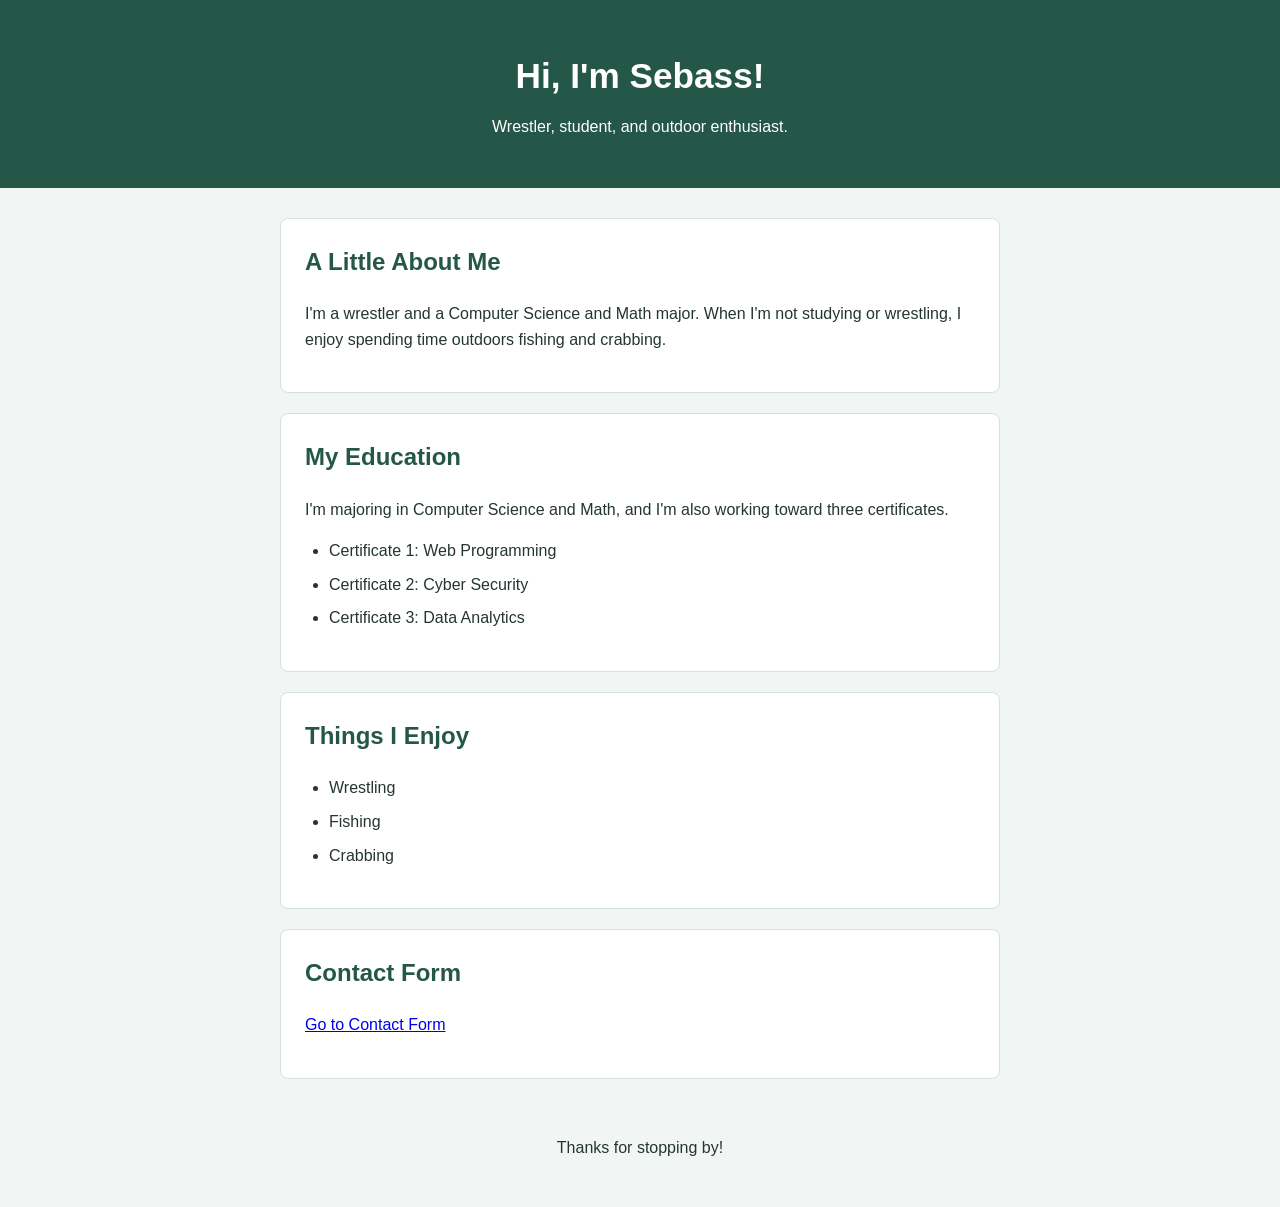
==== index.html @ abe77ae6 "Complete Lab 1" ====
<!DOCTYPE html>
<html lang="en">
<head>
    <meta charset="UTF-8">
    <meta name="viewport" content="width=device-width, initial-scale=1.0">
    <title>About Me</title>
    <link rel="stylesheet" href="styles.css">
</head>
<body>
    <header>
        <h1>Hi, I'm Sebass!</h1>
        <p>Wrestler, student, and outdoor enthusiast.</p>
    </header>

    <main>
        <section>
            <h2>A Little About Me</h2>
            <p>I'm a wrestler and a Computer Science and Math major. When I'm not studying or wrestling, I enjoy spending time outdoors fishing and crabbing.</p>
        </section>

        <section>
            <h2>My Education</h2>
            <p>I'm majoring in Computer Science and Math, and I'm also working toward three certificates.</p>
            <!-- Replace these placeholders with your certificate names. -->
            <ul>
                <li>Certificate 1: Web Programming</li>
                <li>Certificate 2: Cyber Security</li>
                <li>Certificate 3: Data Analytics</li>
            </ul>
        </section>

        <section>
            <h2>Things I Enjoy</h2>
            <!-- Edit this list to add more interests. -->
            <ul>
                <li>Wrestling</li>
                <li>Fishing</li>
                <li>Crabbing</li>
            </ul>
        </section>

        <section>
            <h2>Contact Form</h2>
            <p><a href="form.html">Go to Contact Form</a></p>
        </section>
    </main>

    <footer>
        <p>Thanks for stopping by!</p>
    </footer>
</body>
</html>
---- styles.css ----
/* Change these colors and fonts to make the page your own. */
body {
    margin: 0;
    background-color: #f1f5f4;
    color: #253630;
    font-family: Arial, sans-serif;
    line-height: 1.6;
}

header {
    padding: 48px 20px;
    background-color: #245747;
    color: white;
    text-align: center;
}

h1 {
    margin: 0 0 10px;
    font-size: 2.2rem;
}

header p {
    margin: 0;
}

/* The width limit keeps the text easy to read on larger screens. */
main {
    max-width: 720px;
    margin: 30px auto;
    padding: 0 20px;
}

section {
    margin-bottom: 20px;
    padding: 24px;
    background-color: white;
    border: 1px solid #d5e1dc;
    border-radius: 8px;
}

h2 {
    margin-top: 0;
    color: #245747;
}

ul {
    padding-left: 24px;
}

li {
    margin-bottom: 8px;
}

footer {
    padding: 10px 20px 30px;
    text-align: center;
}
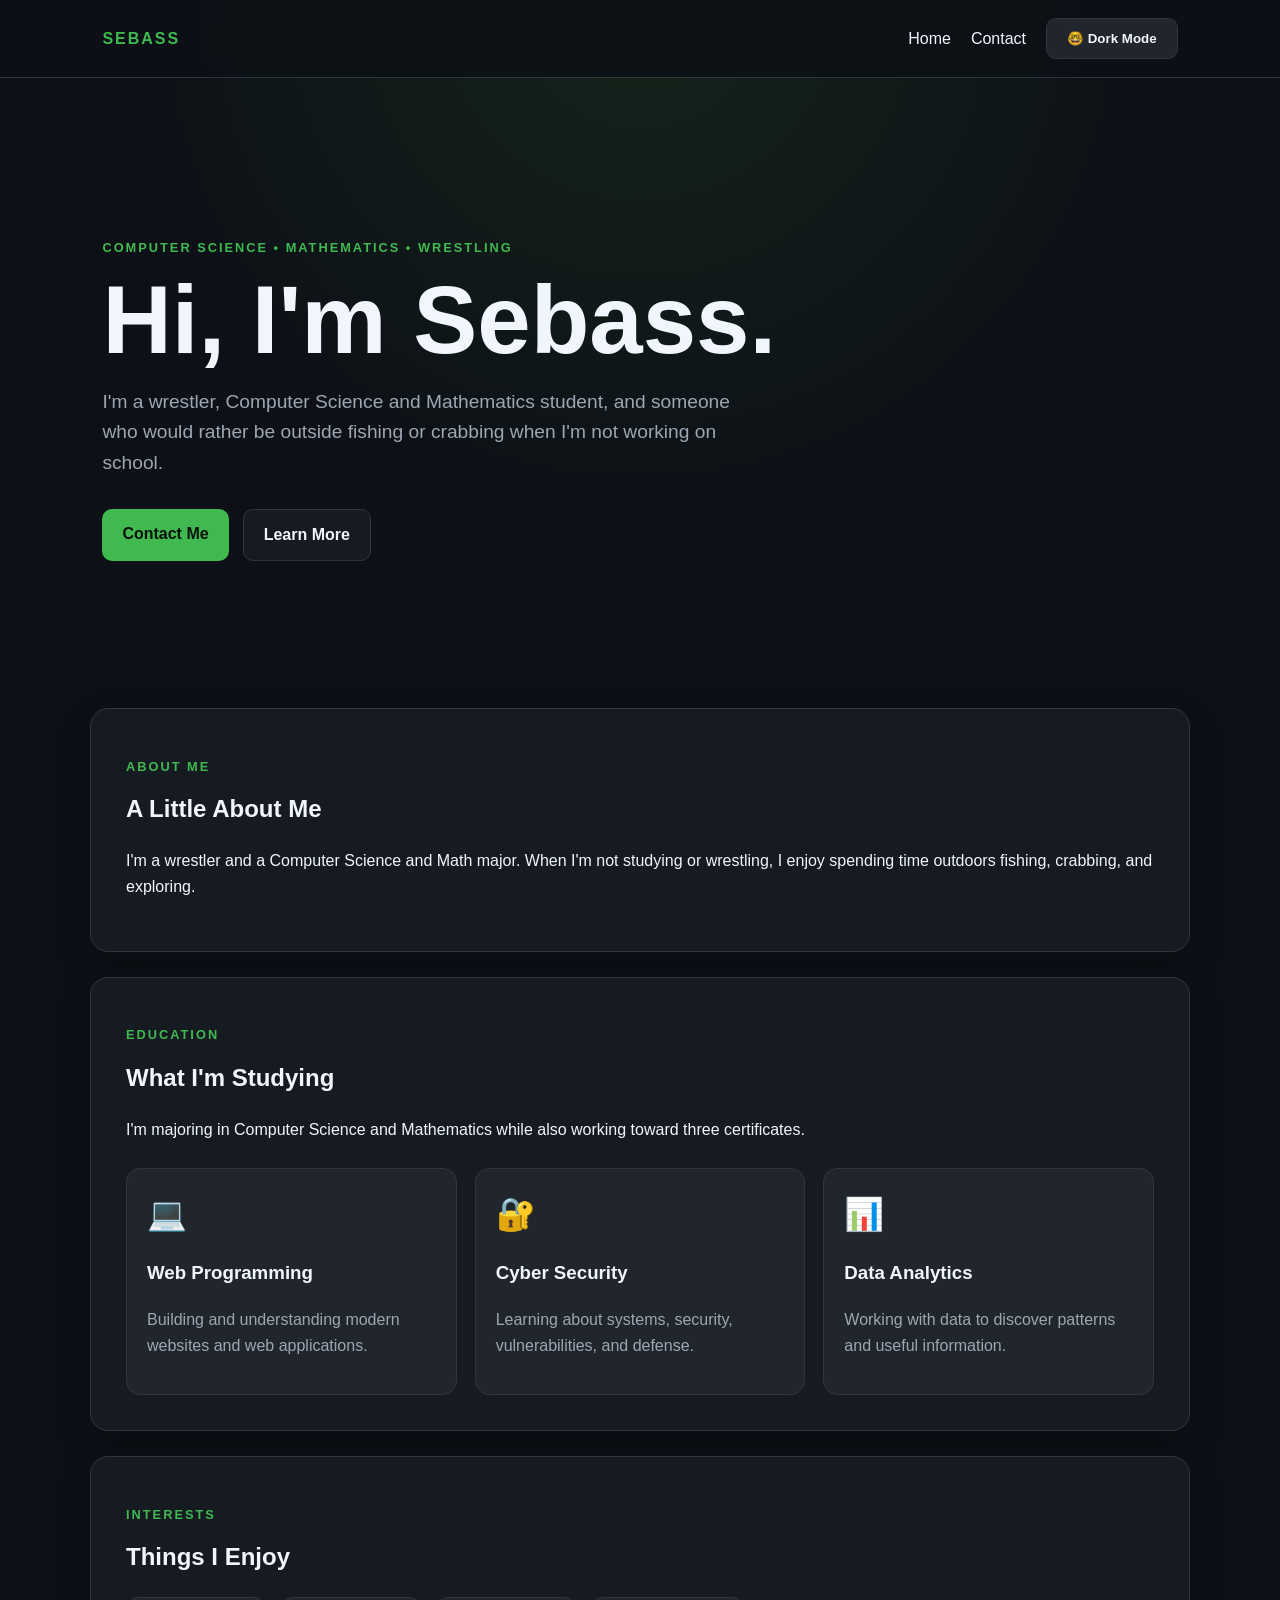
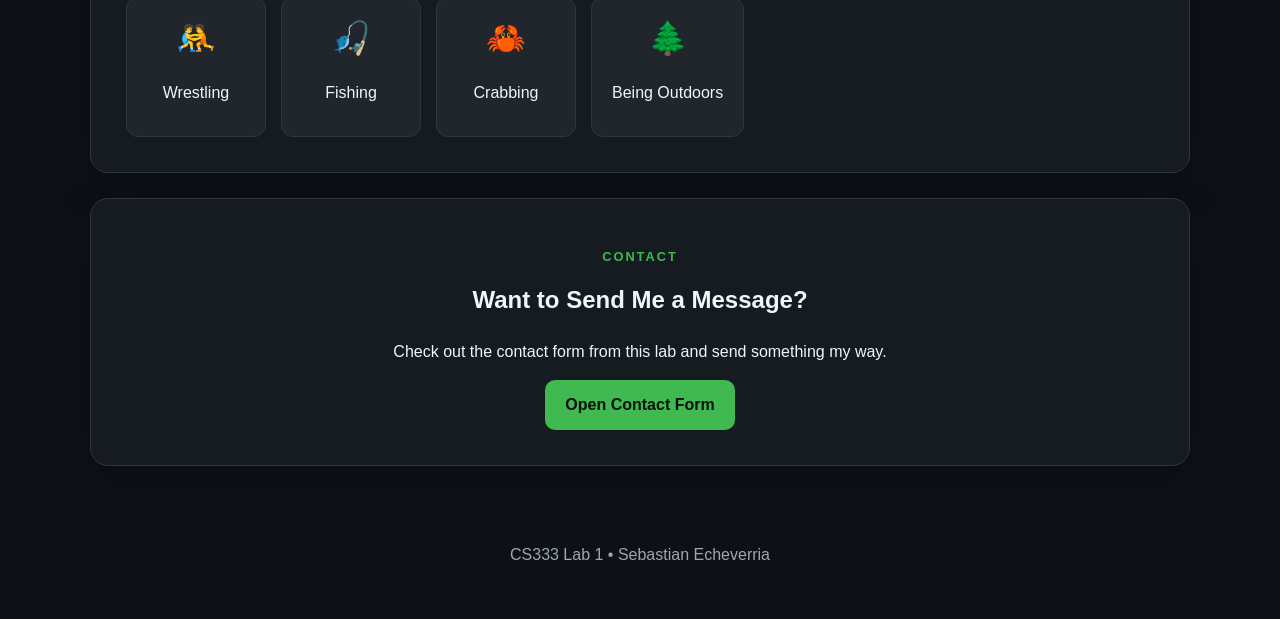
==== commit d39bcd7f: "Update Lab 1 site styling and add Dork Mode" ====
--- a/index.html
+++ b/index.html
@@ -3,50 +3,162 @@
 <head>
     <meta charset="UTF-8">
     <meta name="viewport" content="width=device-width, initial-scale=1.0">
-    <title>About Me</title>
-    <link rel="stylesheet" href="styles.css">
+    <title>Sebass | About Me</title>
+    <link rel="stylesheet" href="styles.css?v=2">
 </head>
+
 <body>
-    <header>
-        <h1>Hi, I'm Sebass!</h1>
-        <p>Wrestler, student, and outdoor enthusiast.</p>
+
+    <nav class="navbar">
+        <div class="nav-brand">SEBASS</div>
+
+        <div class="nav-links">
+            <a href="index.html">Home</a>
+            <a href="form.html">Contact</a>
+            <button id="dorkToggle" class="dork-button">&#129299; Dork Mode</button>
+        </div>
+    </nav>
+
+    <header class="hero">
+        <div class="hero-content">
+            <p class="eyebrow">
+                COMPUTER SCIENCE &bull; MATHEMATICS &bull; WRESTLING
+            </p>
+
+            <h1>Hi, I'm Sebass.</h1>
+
+            <p class="hero-text">
+                I'm a wrestler, Computer Science and Mathematics student,
+                and someone who would rather be outside fishing or crabbing
+                when I'm not working on school.
+            </p>
+
+            <div class="hero-buttons">
+                <a class="button primary-button" href="form.html">Contact Me</a>
+                <a class="button secondary-button" href="#about">Learn More</a>
+            </div>
+        </div>
     </header>
 
-    <main>
-        <section>
+    <main class="container">
+
+        <section id="about" class="card">
+            <p class="section-label">ABOUT ME</p>
             <h2>A Little About Me</h2>
-            <p>I'm a wrestler and a Computer Science and Math major. When I'm not studying or wrestling, I enjoy spending time outdoors fishing and crabbing.</p>
+
+            <p>
+                I'm a wrestler and a Computer Science and Math major.
+                When I'm not studying or wrestling, I enjoy spending time
+                outdoors fishing, crabbing, and exploring.
+            </p>
         </section>
 
-        <section>
-            <h2>My Education</h2>
-            <p>I'm majoring in Computer Science and Math, and I'm also working toward three certificates.</p>
-            <!-- Replace these placeholders with your certificate names. -->
-            <ul>
-                <li>Certificate 1: Web Programming</li>
-                <li>Certificate 2: Cyber Security</li>
-                <li>Certificate 3: Data Analytics</li>
-            </ul>
+        <section class="card">
+            <p class="section-label">EDUCATION</p>
+            <h2>What I'm Studying</h2>
+
+            <p>
+                I'm majoring in Computer Science and Mathematics while also
+                working toward three certificates.
+            </p>
+
+            <div class="grid">
+
+                <div class="mini-card">
+                    <span class="icon">&#128187;</span>
+                    <h3>Web Programming</h3>
+                    <p>
+                        Building and understanding modern websites and web applications.
+                    </p>
+                </div>
+
+                <div class="mini-card">
+                    <span class="icon">&#128272;</span>
+                    <h3>Cyber Security</h3>
+                    <p>
+                        Learning about systems, security, vulnerabilities, and defense.
+                    </p>
+                </div>
+
+                <div class="mini-card">
+                    <span class="icon">&#128202;</span>
+                    <h3>Data Analytics</h3>
+                    <p>
+                        Working with data to discover patterns and useful information.
+                    </p>
+                </div>
+
+            </div>
         </section>
 
-        <section>
+        <section class="card">
+            <p class="section-label">INTERESTS</p>
             <h2>Things I Enjoy</h2>
-            <!-- Edit this list to add more interests. -->
-            <ul>
-                <li>Wrestling</li>
-                <li>Fishing</li>
-                <li>Crabbing</li>
-            </ul>
+
+            <div class="interest-list">
+
+                <div class="interest">
+                    <span>&#129340;</span>
+                    <p>Wrestling</p>
+                </div>
+
+                <div class="interest">
+                    <span>&#127907;</span>
+                    <p>Fishing</p>
+                </div>
+
+                <div class="interest">
+                    <span>&#129408;</span>
+                    <p>Crabbing</p>
+                </div>
+
+                <div class="interest">
+                    <span>&#127794;</span>
+                    <p>Being Outdoors</p>
+                </div>
+
+            </div>
         </section>
 
-        <section>
-            <h2>Contact Form</h2>
-            <p><a href="form.html">Go to Contact Form</a></p>
+        <section class="card contact-card">
+            <p class="section-label">CONTACT</p>
+            <h2>Want to Send Me a Message?</h2>
+
+            <p>
+                Check out the contact form from this lab and send something my way.
+            </p>
+
+            <a class="button primary-button" href="form.html">
+                Open Contact Form
+            </a>
         </section>
+
     </main>
 
     <footer>
-        <p>Thanks for stopping by!</p>
+        <p>CS333 Lab 1 &bull; Sebastian Echeverria</p>
     </footer>
+
+    <script>
+        const dorkToggle = document.getElementById("dorkToggle");
+
+        if (localStorage.getItem("dorkMode") === "on") {
+            document.body.classList.add("dork-mode");
+            dorkToggle.textContent = "Normal Mode";
+        }
+
+        dorkToggle.addEventListener("click", function () {
+            document.body.classList.toggle("dork-mode");
+
+            if (document.body.classList.contains("dork-mode")) {
+                localStorage.setItem("dorkMode", "on");
+                dorkToggle.textContent = "Normal Mode";
+            } else {
+                localStorage.setItem("dorkMode", "off");
+                dorkToggle.textContent = "Dork Mode";
+            }
+        });
+    </script>
+
 </body>
 </html>
--- a/styles.css
+++ b/styles.css
@@ -1,57 +1,385 @@
-/* Change these colors and fonts to make the page your own. */
+:root {
+    --background: #0d1117;
+    --surface: #161b22;
+    --surface-light: #21262d;
+    --text: #f0f6fc;
+    --muted: #9da7b3;
+    --accent: #3fb950;
+    --accent-dark: #238636;
+    --border: #30363d;
+}
+
+* {
+    box-sizing: border-box;
+}
+
+html {
+    scroll-behavior: smooth;
+}
+
 body {
     margin: 0;
-    background-color: #f1f5f4;
-    color: #253630;
-    font-family: Arial, sans-serif;
+    font-family: Arial, Helvetica, sans-serif;
+    background: radial-gradient(
+        circle at top,
+        #15251b,
+        var(--background) 500px
+    );
+    color: var(--text);
     line-height: 1.6;
-}
-
-header {
-    padding: 48px 20px;
-    background-color: #245747;
-    color: white;
+    transition: all 0.3s ease;
+}
+
+/* NAVIGATION */
+
+.navbar {
+    display: flex;
+    justify-content: space-between;
+    align-items: center;
+    padding: 18px 8%;
+    position: sticky;
+    top: 0;
+    background: rgba(13, 17, 23, 0.9);
+    backdrop-filter: blur(10px);
+    border-bottom: 1px solid var(--border);
+    z-index: 100;
+}
+
+.nav-brand {
+    font-weight: 800;
+    letter-spacing: 2px;
+    color: var(--accent);
+}
+
+.nav-links {
+    display: flex;
+    gap: 20px;
+    align-items: center;
+}
+
+.nav-links a {
+    color: var(--text);
+    text-decoration: none;
+}
+
+.nav-links a:hover {
+    color: var(--accent);
+}
+
+/* HERO */
+
+.hero {
+    min-height: 70vh;
+    display: flex;
+    align-items: center;
+    padding: 70px 8%;
+}
+
+.hero-content {
+    max-width: 800px;
+}
+
+.eyebrow,
+.section-label {
+    color: var(--accent);
+    font-size: 0.8rem;
+    letter-spacing: 2px;
+    font-weight: bold;
+}
+
+.hero h1 {
+    font-size: clamp(3rem, 8vw, 6rem);
+    margin: 10px 0;
+    line-height: 1;
+}
+
+.hero-text {
+    max-width: 650px;
+    font-size: 1.2rem;
+    color: var(--muted);
+}
+
+.hero-buttons {
+    display: flex;
+    gap: 14px;
+    margin-top: 30px;
+    flex-wrap: wrap;
+}
+
+/* BUTTONS */
+
+.button,
+.dork-button {
+    display: inline-block;
+    padding: 12px 20px;
+    border-radius: 10px;
+    text-decoration: none;
+    font-weight: bold;
+    cursor: pointer;
+    border: none;
+    transition: 0.2s;
+}
+
+.primary-button {
+    background: var(--accent);
+    color: #08120a;
+}
+
+.primary-button:hover {
+    background: #56d364;
+    transform: translateY(-2px);
+}
+
+.secondary-button {
+    border: 1px solid var(--border);
+    color: var(--text);
+    background: var(--surface);
+}
+
+.secondary-button:hover {
+    border-color: var(--accent);
+}
+
+.dork-button {
+    background: var(--surface-light);
+    color: var(--text);
+    border: 1px solid var(--border);
+}
+
+.dork-button:hover {
+    border-color: var(--accent);
+}
+
+/* MAIN CONTENT */
+
+.container {
+    width: min(1100px, 90%);
+    margin: 0 auto;
+}
+
+.card {
+    background: var(--surface);
+    border: 1px solid var(--border);
+    border-radius: 18px;
+    padding: 35px;
+    margin-bottom: 25px;
+    box-shadow: 0 15px 40px rgba(0, 0, 0, 0.2);
+}
+
+.card h2 {
+    margin-top: 5px;
+}
+
+.grid {
+    display: grid;
+    grid-template-columns: repeat(3, 1fr);
+    gap: 18px;
+    margin-top: 25px;
+}
+
+.mini-card {
+    background: var(--surface-light);
+    border: 1px solid var(--border);
+    padding: 20px;
+    border-radius: 14px;
+    transition: 0.2s;
+}
+
+.mini-card:hover {
+    transform: translateY(-3px);
+}
+
+.mini-card .icon {
+    font-size: 2rem;
+}
+
+.mini-card p {
+    color: var(--muted);
+}
+
+.interest-list {
+    display: flex;
+    flex-wrap: wrap;
+    gap: 15px;
+    margin-top: 20px;
+}
+
+.interest {
+    background: var(--surface-light);
+    border: 1px solid var(--border);
+    border-radius: 12px;
+    padding: 15px 20px;
+    min-width: 140px;
     text-align: center;
-}
-
-h1 {
-    margin: 0 0 10px;
-    font-size: 2.2rem;
-}
-
-header p {
-    margin: 0;
-}
-
-/* The width limit keeps the text easy to read on larger screens. */
-main {
-    max-width: 720px;
-    margin: 30px auto;
-    padding: 0 20px;
-}
-
-section {
-    margin-bottom: 20px;
-    padding: 24px;
-    background-color: white;
-    border: 1px solid #d5e1dc;
-    border-radius: 8px;
-}
-
-h2 {
+    transition: 0.2s;
+}
+
+.interest:hover {
+    transform: translateY(-3px);
+}
+
+.interest span {
+    font-size: 2rem;
+}
+
+.contact-card {
+    text-align: center;
+}
+
+footer {
+    text-align: center;
+    padding: 35px;
+    color: var(--muted);
+}
+
+/* FORM */
+
+.form-wrapper {
+    width: min(700px, 90%);
+    margin: 60px auto;
+}
+
+.form-card {
+    background: var(--surface);
+    border: 1px solid var(--border);
+    border-radius: 18px;
+    padding: 35px;
+    box-shadow: 0 15px 40px rgba(0, 0, 0, 0.2);
+}
+
+.form-card h1 {
     margin-top: 0;
-    color: #245747;
-}
-
-ul {
-    padding-left: 24px;
-}
-
-li {
-    margin-bottom: 8px;
-}
-
-footer {
-    padding: 10px 20px 30px;
-    text-align: center;
-}
+}
+
+label {
+    display: block;
+    margin-top: 20px;
+    margin-bottom: 6px;
+    font-weight: bold;
+}
+
+input,
+textarea {
+    width: 100%;
+    padding: 14px;
+    border-radius: 10px;
+    border: 1px solid var(--border);
+    background: var(--surface-light);
+    color: var(--text);
+    font-size: 1rem;
+}
+
+input:focus,
+textarea:focus {
+    outline: 2px solid var(--accent);
+    border-color: transparent;
+}
+
+textarea {
+    resize: vertical;
+}
+
+.form-actions {
+    margin-top: 25px;
+    display: flex;
+    gap: 12px;
+    flex-wrap: wrap;
+}
+
+/* RESULTS */
+
+.result-row {
+    margin: 18px 0;
+    padding: 16px;
+    background: var(--surface-light);
+    border-radius: 10px;
+    border-left: 4px solid var(--accent);
+}
+
+.result-label {
+    color: var(--accent);
+    font-weight: bold;
+}
+
+/* DORK MODE */
+
+body.dork-mode {
+    --background: #1a0033;
+    --surface: #32005e;
+    --surface-light: #4b008f;
+    --text: #fff700;
+    --muted: #8effff;
+    --accent: #ff00e6;
+    --accent-dark: #ff00e6;
+    --border: #00ffff;
+
+    background:
+        repeating-linear-gradient(
+            45deg,
+            #21003d,
+            #21003d 20px,
+            #32005e 20px,
+            #32005e 40px
+        );
+
+    font-family: "Comic Sans MS", "Trebuchet MS", cursive;
+}
+
+body.dork-mode .navbar {
+    background: rgba(50, 0, 94, 0.95);
+}
+
+body.dork-mode .hero h1 {
+    text-shadow:
+        3px 3px 0 #00ffff,
+        6px 6px 0 #ff00e6;
+    transform: rotate(-1deg);
+}
+
+body.dork-mode .card,
+body.dork-mode .form-card {
+    border: 3px dashed var(--border);
+    box-shadow:
+        8px 8px 0 #ff00e6,
+        -8px -8px 0 #00ffff;
+}
+
+body.dork-mode .mini-card:hover,
+body.dork-mode .interest:hover {
+    transform: rotate(2deg) scale(1.03);
+}
+
+body.dork-mode .primary-button {
+    background: #fff700;
+    color: #32005e;
+}
+
+body.dork-mode .dork-button {
+    background: #fff700;
+    color: #32005e;
+    border: 3px solid #00ffff;
+}
+
+/* RESPONSIVE */
+
+@media (max-width: 800px) {
+    .grid {
+        grid-template-columns: 1fr;
+    }
+
+    .navbar {
+        flex-direction: column;
+        gap: 12px;
+    }
+
+    .nav-links {
+        flex-wrap: wrap;
+        justify-content: center;
+    }
+
+    .hero {
+        min-height: auto;
+        padding-top: 80px;
+        padding-bottom: 80px;
+    }
+}
